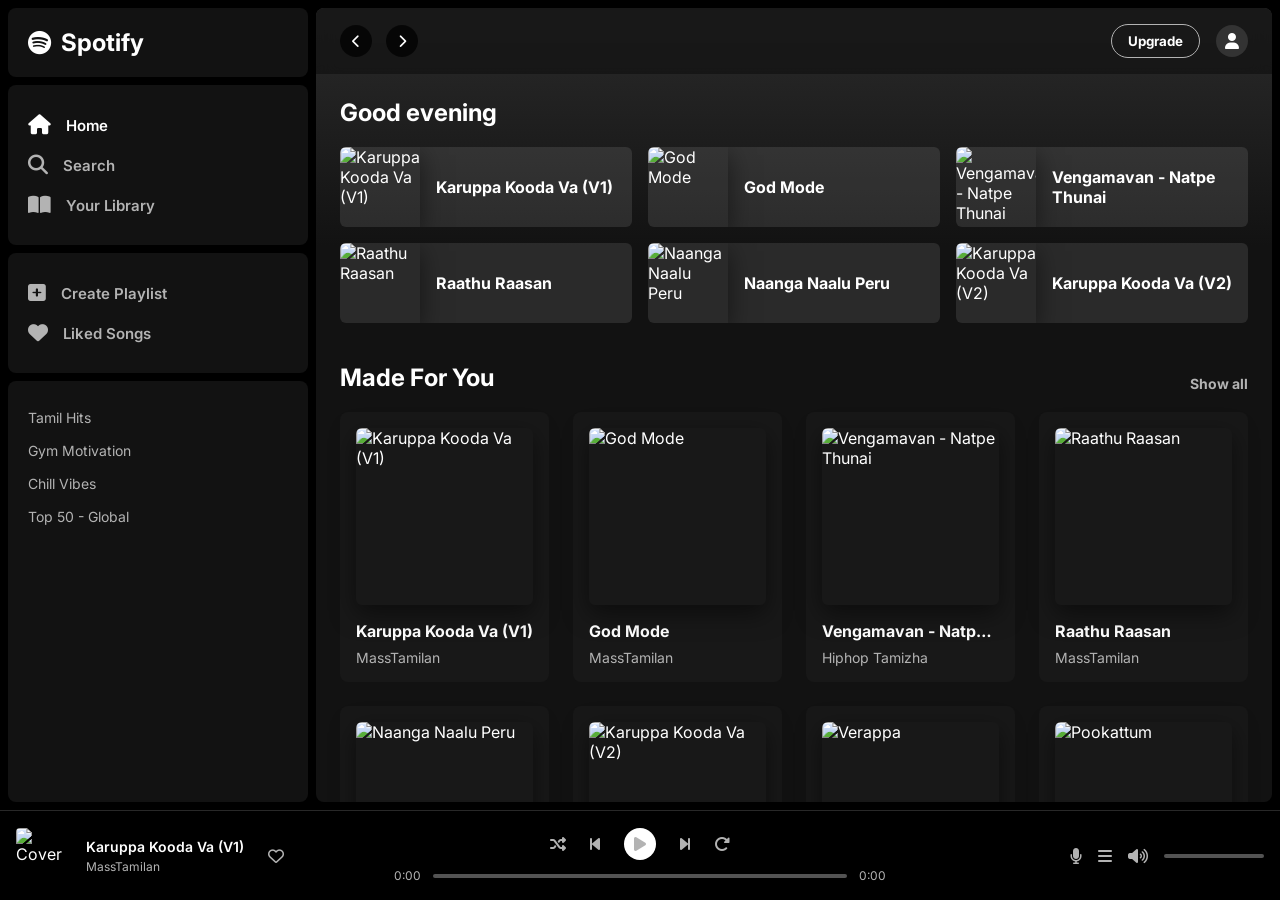
==== index.html @ 007f6a61 "final commit" ====
<!DOCTYPE html>
<html lang="en">
<head>
    <meta charset="UTF-8">
    <meta name="viewport" content="width=device-width, initial-scale=1.0">
    <title>Spotify - Web Player</title>
    <link rel="stylesheet" href="style.css">
    <link rel="stylesheet" href="https://cdnjs.cloudflare.com/ajax/libs/font-awesome/6.4.0/css/all.min.css">
    <link href="https://fonts.googleapis.com/css2?family=Inter:wght@300;400;600;700&display=swap" rel="stylesheet">
</head>
<body>

    <div class="container">
        <!-- Sidebar -->
        <aside class="sidebar">
            <div class="logo">
                <i class="fab fa-spotify"></i>
                <span>Spotify</span>
            </div>
            
            <nav class="nav-links">
                <ul>
                    <li class="active"><i class="fas fa-home"></i> <span>Home</span></li>
                    <li><i class="fas fa-search"></i> <span>Search</span></li>
                    <li><i class="fas fa-book-open"></i> <span>Your Library</span></li>
                </ul>
            </nav>

            <div class="library-actions">
                <ul>
                    <li><i class="fas fa-plus-square"></i> <span>Create Playlist</span></li>
                    <li><i class="fas fa-heart"></i> <span>Liked Songs</span></li>
                </ul>
            </div>

            <div class="playlists">
                <ul>
                    <li>Tamil Hits</li>
                    <li>Gym Motivation</li>
                    <li>Chill Vibes</li>
                    <li>Top 50 - Global</li>
                </ul>
            </div>
        </aside>

        <!-- Main Content -->
        <main class="main-content">
            <header class="topbar">
                <div class="nav-arrows">
                    <button><i class="fas fa-chevron-left"></i></button>
                    <button><i class="fas fa-chevron-right"></i></button>
                </div>
                <div class="user-profile">
                    <button class="upgrade-btn">Upgrade</button>
                    <div class="profile-icon">
                        <i class="fas fa-user"></i>
                    </div>
                </div>
            </header>

            <section class="content-section">
                <div class="section-header">
                    <h2>Good evening</h2>
                </div>

                <div class="greeting-grid" id="greeting-grid">
                    <!-- Populated by JS -->
                </div>

                <div class="section-header">
                    <h2>Made For You</h2>
                    <a href="#">Show all</a>
                </div>

                <div class="song-cards-container" id="song-cards">
                    <!-- Populated by JS -->
                </div>
            </section>
        </main>
    </div>

    <!-- Bottom Player -->
    <div class="bottom-player">
        <div class="song-info">
            <img src="https://images.unsplash.com/photo-1614613535308-eb5fbd3d2c17?auto=format&fit=crop&q=80&w=100&h=100" alt="Cover" id="current-cover">
            <div class="song-details">
                <h4 id="current-title">Select a song</h4>
                <p id="current-artist">Various Artists</p>
            </div>
            <i class="far fa-heart heart-icon"></i>
        </div>

        <div class="player-controls">
            <div class="control-buttons">
                <i class="fas fa-random"></i>
                <i class="fas fa-step-backward" id="prev-btn"></i>
                <button class="play-btn" id="play-pause-btn">
                    <i class="fas fa-play"></i>
                </button>
                <i class="fas fa-step-forward" id="next-btn"></i>
                <i class="fas fa-redo-alt"></i>
            </div>
            <div class="progress-container">
                <span id="current-time">0:00</span>
                <input type="range" id="progress-bar" value="0" min="0" max="100">
                <span id="total-time">0:00</span>
            </div>
        </div>

        <div class="extra-controls">
            <i class="fas fa-microphone"></i>
            <i class="fas fa-bars"></i>
            <i class="fas fa-volume-up" id="volume-icon"></i>
            <input type="range" id="volume-bar" value="100" min="0" max="100">
        </div>
    </div>

    <script src="script.js"></script>
</body>
</html>
---- style.css ----
:root {
    --bg-color: #000000;
    --sidebar-bg: #121212;
    --main-bg: #121212;
    --player-bg: #181818;
    --text-primary: #ffffff;
    --text-secondary: #b3b3b3;
    --accent-color: #1db954;
    --accent-hover: #1ed760;
    --card-bg: #181818;
    --card-hover: #282828;
    --gradient-top: #2b2b2b;
}

* {
    margin: 0;
    padding: 0;
    box-sizing: border-box;
    font-family: 'Inter', sans-serif;
}

body {
    background-color: var(--bg-color);
    color: var(--text-primary);
    overflow: hidden;
}

/* Scrollbar styling */
::-webkit-scrollbar {
    width: 8px;
}
::-webkit-scrollbar-thumb {
    background-color: rgba(255, 255, 255, 0.3);
    border-radius: 4px;
}
::-webkit-scrollbar-thumb:hover {
    background-color: rgba(255, 255, 255, 0.5);
}

.container {
    display: flex;
    height: calc(100vh - 90px);
    padding: 8px;
    gap: 8px;
}

/* Sidebar */
.sidebar {
    width: 300px;
    background-color: transparent;
    display: flex;
    flex-direction: column;
    gap: 8px;
}

.logo, .nav-links, .library-actions, .playlists {
    background-color: var(--sidebar-bg);
    border-radius: 8px;
    padding: 20px;
}

.logo {
    font-size: 24px;
    font-weight: 700;
    display: flex;
    align-items: center;
    gap: 10px;
    margin-bottom: 0;
}

.nav-links ul, .library-actions ul, .playlists ul {
    list-style: none;
}

.nav-links li, .library-actions li {
    padding: 10px 0;
    color: var(--text-secondary);
    font-weight: 600;
    cursor: pointer;
    transition: color 0.3s ease;
    display: flex;
    align-items: center;
    gap: 15px;
    font-size: 15px;
}

.nav-links li:hover, .library-actions li:hover {
    color: var(--text-primary);
}

.nav-links li.active {
    color: var(--text-primary);
}

.nav-links i, .library-actions i {
    font-size: 20px;
}

.library-actions {
    margin-top: 0;
}

.playlists {
    flex-grow: 1;
    overflow-y: auto;
}

.playlists li {
    padding: 8px 0;
    color: var(--text-secondary);
    font-size: 14px;
    cursor: pointer;
    transition: color 0.2s ease;
}

.playlists li:hover {
    color: var(--text-primary);
}

/* Main Content */
.main-content {
    flex-grow: 1;
    background: linear-gradient(to bottom, var(--gradient-top) 0%, var(--main-bg) 30%);
    border-radius: 8px;
    overflow-y: auto;
    position: relative;
}

.topbar {
    display: flex;
    justify-content: space-between;
    align-items: center;
    padding: 16px 24px;
    position: sticky;
    top: 0;
    background: rgba(18, 18, 18, 0.7);
    backdrop-filter: blur(10px);
    z-index: 100;
}

.nav-arrows button {
    background-color: rgba(0,0,0,0.7);
    border: none;
    color: white;
    width: 32px;
    height: 32px;
    border-radius: 50%;
    margin-right: 10px;
    cursor: pointer;
}

.user-profile {
    display: flex;
    align-items: center;
    gap: 16px;
}

.upgrade-btn {
    background-color: transparent;
    border: 1px solid var(--text-secondary);
    color: var(--text-primary);
    padding: 8px 16px;
    border-radius: 20px;
    font-weight: 700;
    cursor: pointer;
    transition: transform 0.1s, border-color 0.2s;
}

.upgrade-btn:hover {
    border-color: var(--text-primary);
    transform: scale(1.05);
}

.profile-icon {
    background-color: #333;
    width: 32px;
    height: 32px;
    border-radius: 50%;
    display: flex;
    justify-content: center;
    align-items: center;
    cursor: pointer;
}

.content-section {
    padding: 24px;
}

.section-header {
    display: flex;
    justify-content: space-between;
    align-items: flex-end;
    margin-bottom: 20px;
}

.section-header h2 {
    font-size: 24px;
    font-weight: 700;
}

.section-header a {
    color: var(--text-secondary);
    text-decoration: none;
    font-size: 14px;
    font-weight: 700;
}

.section-header a:hover {
    text-decoration: underline;
}

/* Greeting Grid */
.greeting-grid {
    display: grid;
    grid-template-columns: repeat(auto-fill, minmax(280px, 1fr));
    gap: 16px;
    margin-bottom: 40px;
}

.greeting-card {
    background-color: rgba(255, 255, 255, 0.1);
    border-radius: 6px;
    display: flex;
    align-items: center;
    gap: 16px;
    cursor: pointer;
    transition: background-color 0.3s ease;
    overflow: hidden;
    position: relative;
}

.greeting-card:hover {
    background-color: rgba(255, 255, 255, 0.2);
}

.greeting-card img {
    width: 80px;
    height: 80px;
    object-fit: cover;
    box-shadow: 0 8px 24px rgba(0,0,0,0.5);
}

.greeting-card h4 {
    font-size: 16px;
    font-weight: 700;
}

.greeting-play-btn {
    position: absolute;
    right: 16px;
    background-color: var(--accent-color);
    color: black;
    width: 48px;
    height: 48px;
    border-radius: 50%;
    display: flex;
    justify-content: center;
    align-items: center;
    opacity: 0;
    box-shadow: 0 8px 8px rgba(0,0,0,0.3);
    transition: all 0.3s ease;
}

.greeting-card:hover .greeting-play-btn {
    opacity: 1;
    transform: translateY(0);
}

/* Song Cards */
.song-cards-container {
    display: grid;
    grid-template-columns: repeat(auto-fill, minmax(180px, 1fr));
    gap: 24px;
}

.song-card {
    background-color: var(--card-bg);
    padding: 16px;
    border-radius: 8px;
    cursor: pointer;
    transition: background-color 0.3s ease;
    position: relative;
}

.song-card:hover {
    background-color: var(--card-hover);
}

.card-img-container {
    position: relative;
    width: 100%;
    padding-bottom: 100%;
    margin-bottom: 16px;
    border-radius: 6px;
    overflow: hidden;
    box-shadow: 0 8px 24px rgba(0,0,0,0.5);
}

.card-img-container img {
    position: absolute;
    top: 0;
    left: 0;
    width: 100%;
    height: 100%;
    object-fit: cover;
}

.song-card h4 {
    font-size: 16px;
    margin-bottom: 8px;
    white-space: nowrap;
    overflow: hidden;
    text-overflow: ellipsis;
}

.song-card p {
    color: var(--text-secondary);
    font-size: 14px;
    white-space: nowrap;
    overflow: hidden;
    text-overflow: ellipsis;
}

.card-play-btn {
    position: absolute;
    bottom: 8px;
    right: 8px;
    background-color: var(--accent-color);
    color: black;
    width: 48px;
    height: 48px;
    border-radius: 50%;
    display: flex;
    justify-content: center;
    align-items: center;
    opacity: 0;
    transform: translateY(8px);
    transition: all 0.3s ease;
    box-shadow: 0 8px 8px rgba(0,0,0,0.3);
    border: none;
    cursor: pointer;
}

.card-play-btn:hover {
    transform: scale(1.05) translateY(0);
    background-color: var(--accent-hover);
}

.song-card:hover .card-play-btn {
    opacity: 1;
    transform: translateY(0);
}

/* Bottom Player */
.bottom-player {
    height: 90px;
    background-color: var(--bg-color);
    border-top: 1px solid #282828;
    display: flex;
    justify-content: space-between;
    align-items: center;
    padding: 0 16px;
    position: fixed;
    bottom: 0;
    width: 100%;
    z-index: 1000;
}

.song-info {
    display: flex;
    align-items: center;
    width: 30%;
    gap: 14px;
}

.song-info img {
    width: 56px;
    height: 56px;
    border-radius: 4px;
    object-fit: cover;
}

.song-details {
    display: flex;
    flex-direction: column;
    justify-content: center;
}

.song-details h4 {
    font-size: 14px;
    font-weight: 600;
    margin-bottom: 4px;
}

.song-details p {
    font-size: 12px;
    color: var(--text-secondary);
}

.heart-icon {
    color: var(--text-secondary);
    cursor: pointer;
    margin-left: 10px;
}

.heart-icon:hover {
    color: var(--text-primary);
}

/* Player Controls */
.player-controls {
    width: 40%;
    max-width: 722px;
    display: flex;
    flex-direction: column;
    align-items: center;
}

.control-buttons {
    display: flex;
    align-items: center;
    gap: 24px;
    margin-bottom: 8px;
}

.control-buttons i {
    color: var(--text-secondary);
    font-size: 16px;
    cursor: pointer;
    transition: color 0.2s;
}

.control-buttons i:hover {
    color: var(--text-primary);
}

.play-btn {
    background-color: white;
    color: black;
    width: 32px;
    height: 32px;
    border-radius: 50%;
    display: flex;
    justify-content: center;
    align-items: center;
    border: none;
    cursor: pointer;
    transition: transform 0.1s;
}

.play-btn:hover {
    transform: scale(1.1);
}

.progress-container {
    display: flex;
    align-items: center;
    width: 100%;
    gap: 8px;
}

.progress-container span {
    font-size: 12px;
    color: var(--text-secondary);
    min-width: 35px;
    text-align: center;
}

/* Range Sliders */
input[type="range"] {
    -webkit-appearance: none;
    width: 100%;
    height: 4px;
    background: #535353;
    border-radius: 2px;
    cursor: pointer;
}

input[type="range"]::-webkit-slider-thumb {
    -webkit-appearance: none;
    width: 12px;
    height: 12px;
    background: var(--text-primary);
    border-radius: 50%;
    opacity: 0;
    transition: opacity 0.2s;
}

input[type="range"]:hover::-webkit-slider-thumb {
    opacity: 1;
}

input[type="range"]:hover {
    background: var(--accent-color);
}

/* Extra Controls */
.extra-controls {
    display: flex;
    align-items: center;
    width: 30%;
    justify-content: flex-end;
    gap: 16px;
}

.extra-controls i {
    color: var(--text-secondary);
    font-size: 16px;
    cursor: pointer;
}

.extra-controls i:hover {
    color: var(--text-primary);
}

.extra-controls input[type="range"] {
    width: 100px;
}

/* Responsive adjustments */
@media (max-width: 768px) {
    .sidebar {
        display: none;
    }
    .extra-controls {
        display: none;
    }
    .song-info {
        width: auto;
    }
    .player-controls {
        width: 60%;
    }
}
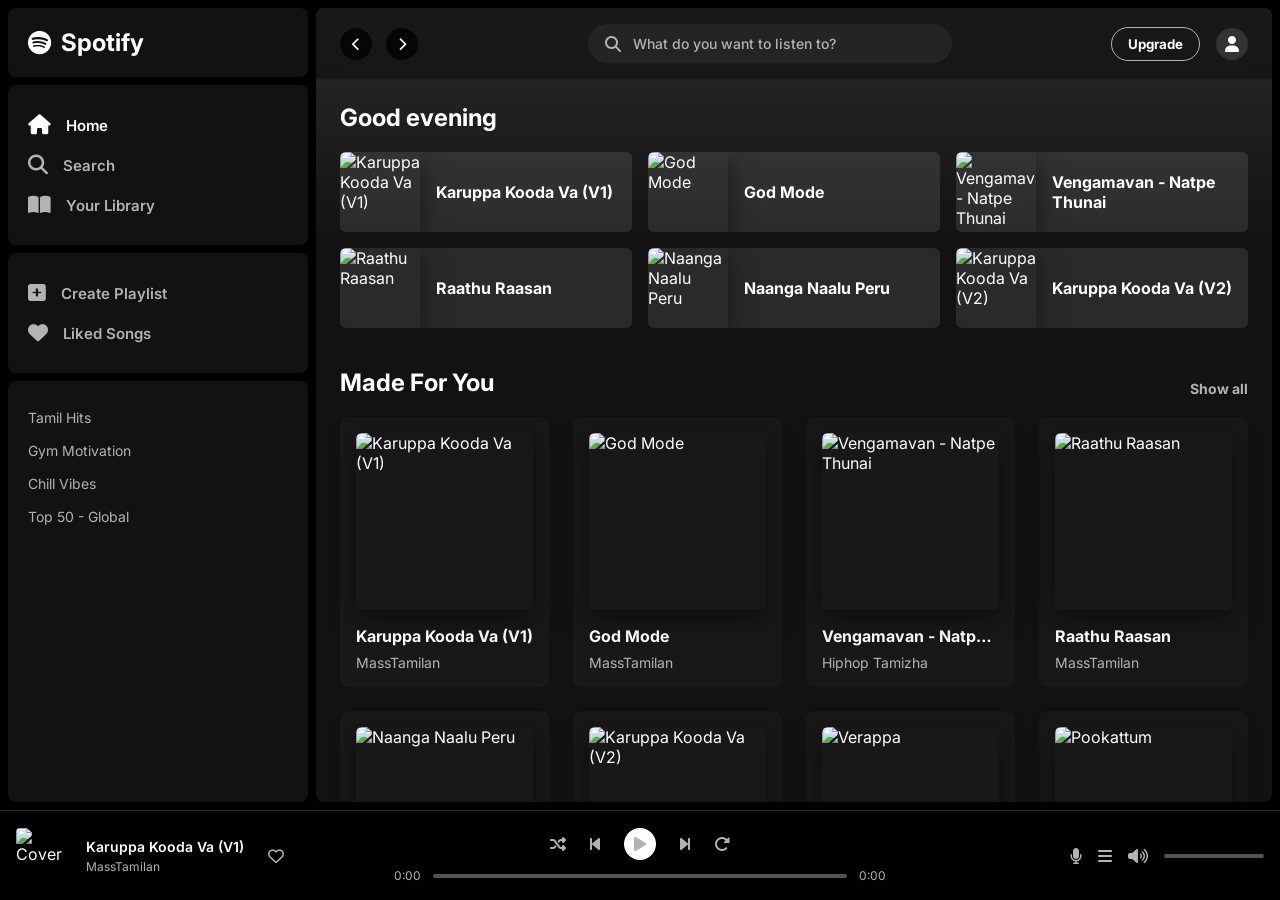
==== commit 6de94279: "finial commit" ====
--- a/index.html
+++ b/index.html
@@ -50,11 +50,15 @@
                     <button><i class="fas fa-chevron-left"></i></button>
                     <button><i class="fas fa-chevron-right"></i></button>
                 </div>
+                <div class="search-container">
+                    <i class="fas fa-search search-icon"></i>
+                    <input type="text" id="search-input" placeholder="What do you want to listen to?">
+                </div>
                 <div class="user-profile">
                     <button class="upgrade-btn">Upgrade</button>
-                    <div class="profile-icon">
+                    <a href="login.html" class="profile-icon" style="text-decoration: none; color: inherit;">
                         <i class="fas fa-user"></i>
-                    </div>
+                    </a>
                 </div>
             </header>
 
--- a/style.css
+++ b/style.css
@@ -147,6 +147,48 @@
     border-radius: 50%;
     margin-right: 10px;
     cursor: pointer;
+}
+
+.search-container {
+    display: flex;
+    align-items: center;
+    background-color: #242424;
+    border-radius: 500px;
+    padding: 10px 16px;
+    width: 364px;
+    margin: 0 16px;
+    border: 1px solid transparent;
+    transition: background-color 0.3s ease, border 0.3s ease;
+}
+
+.search-container:hover {
+    background-color: #2a2a2a;
+    border: 1px solid #333;
+}
+
+.search-container:focus-within {
+    background-color: #2a2a2a;
+    border: 1px solid white;
+}
+
+.search-icon {
+    color: var(--text-secondary);
+    font-size: 16px;
+    margin-right: 12px;
+}
+
+.search-container input {
+    background: transparent;
+    border: none;
+    color: var(--text-primary);
+    font-size: 14px;
+    width: 100%;
+    outline: none;
+}
+
+.search-container input::placeholder {
+    color: var(--text-secondary);
+    font-weight: 500;
 }
 
 .user-profile {
@@ -532,3 +574,209 @@
         width: 60%;
     }
 }
+
+/* Login Page Styles */
+.login-body {
+    background: linear-gradient(rgba(255, 255, 255, 0.1) 0%, rgb(0, 0, 0) 100%);
+    background-color: var(--bg-color);
+    display: flex;
+    justify-content: center;
+    align-items: center;
+    height: 100vh;
+    overflow: hidden;
+}
+
+.login-container {
+    background-color: var(--sidebar-bg);
+    border-radius: 8px;
+    width: 100%;
+    max-width: 734px;
+    padding: 32px;
+    box-shadow: 0 8px 24px rgba(0,0,0,0.5);
+    display: flex;
+    flex-direction: column;
+    align-items: center;
+}
+
+.login-header {
+    display: flex;
+    align-items: center;
+    gap: 10px;
+    font-size: 32px;
+    font-weight: 700;
+    margin-bottom: 32px;
+}
+
+.login-header i {
+    font-size: 40px;
+}
+
+.login-title {
+    font-size: 48px;
+    font-weight: 700;
+    margin-bottom: 40px;
+    letter-spacing: -1px;
+    text-align: center;
+}
+
+.login-form {
+    width: 100%;
+    max-width: 324px;
+    display: flex;
+    flex-direction: column;
+}
+
+.form-group {
+    display: flex;
+    flex-direction: column;
+    margin-bottom: 16px;
+}
+
+.form-group label {
+    font-size: 14px;
+    font-weight: 700;
+    margin-bottom: 8px;
+}
+
+.form-group input {
+    background-color: var(--bg-color);
+    border: 1px solid #727272;
+    border-radius: 4px;
+    color: var(--text-primary);
+    padding: 14px;
+    font-size: 16px;
+    transition: border-color 0.2s, box-shadow 0.2s;
+}
+
+.form-group input:hover {
+    border-color: #ffffff;
+}
+
+.form-group input:focus {
+    outline: none;
+    border-color: #ffffff;
+    box-shadow: 0 0 0 2px #ffffff;
+}
+
+.form-remember {
+    display: flex;
+    align-items: center;
+    gap: 12px;
+    margin-bottom: 32px;
+    margin-top: 16px;
+}
+
+.toggle-switch {
+    position: relative;
+    display: inline-block;
+    width: 32px;
+    height: 16px;
+}
+
+.toggle-switch input {
+    opacity: 0;
+    width: 0;
+    height: 0;
+}
+
+.slider {
+    position: absolute;
+    cursor: pointer;
+    top: 0;
+    left: 0;
+    right: 0;
+    bottom: 0;
+    background-color: #727272;
+    transition: .4s;
+    border-radius: 16px;
+}
+
+.slider:before {
+    position: absolute;
+    content: "";
+    height: 12px;
+    width: 12px;
+    left: 2px;
+    bottom: 2px;
+    background-color: white;
+    transition: .4s;
+    border-radius: 50%;
+}
+
+input:checked + .slider {
+    background-color: var(--accent-color);
+}
+
+input:checked + .slider:before {
+    transform: translateX(16px);
+}
+
+.remember-text {
+    font-size: 14px;
+    color: var(--text-primary);
+}
+
+.login-submit-btn {
+    background-color: var(--accent-color);
+    color: #000000;
+    border: none;
+    border-radius: 500px;
+    padding: 14px 32px;
+    font-size: 16px;
+    font-weight: 700;
+    cursor: pointer;
+    transition: background-color 0.2s, transform 0.1s;
+    margin-bottom: 32px;
+}
+
+.login-submit-btn:hover {
+    background-color: var(--accent-hover);
+    transform: scale(1.04);
+}
+
+.login-links {
+    text-align: center;
+    margin-bottom: 32px;
+}
+
+.login-links a {
+    color: var(--text-primary);
+    text-decoration: underline;
+    font-size: 16px;
+    font-weight: 600;
+}
+
+.login-links a:hover {
+    color: var(--accent-color);
+}
+
+.login-divider {
+    border: none;
+    border-top: 1px solid #292929;
+    width: 100%;
+    margin-bottom: 32px;
+}
+
+.login-signup {
+    text-align: center;
+    display: flex;
+    flex-direction: column;
+    gap: 16px;
+    font-size: 16px;
+}
+
+.login-signup span {
+    color: var(--text-secondary);
+    font-weight: 600;
+}
+
+.login-signup a {
+    color: var(--text-primary);
+    text-decoration: none;
+    font-weight: 700;
+}
+
+.login-signup a:hover {
+    text-decoration: underline;
+    color: var(--accent-color);
+}
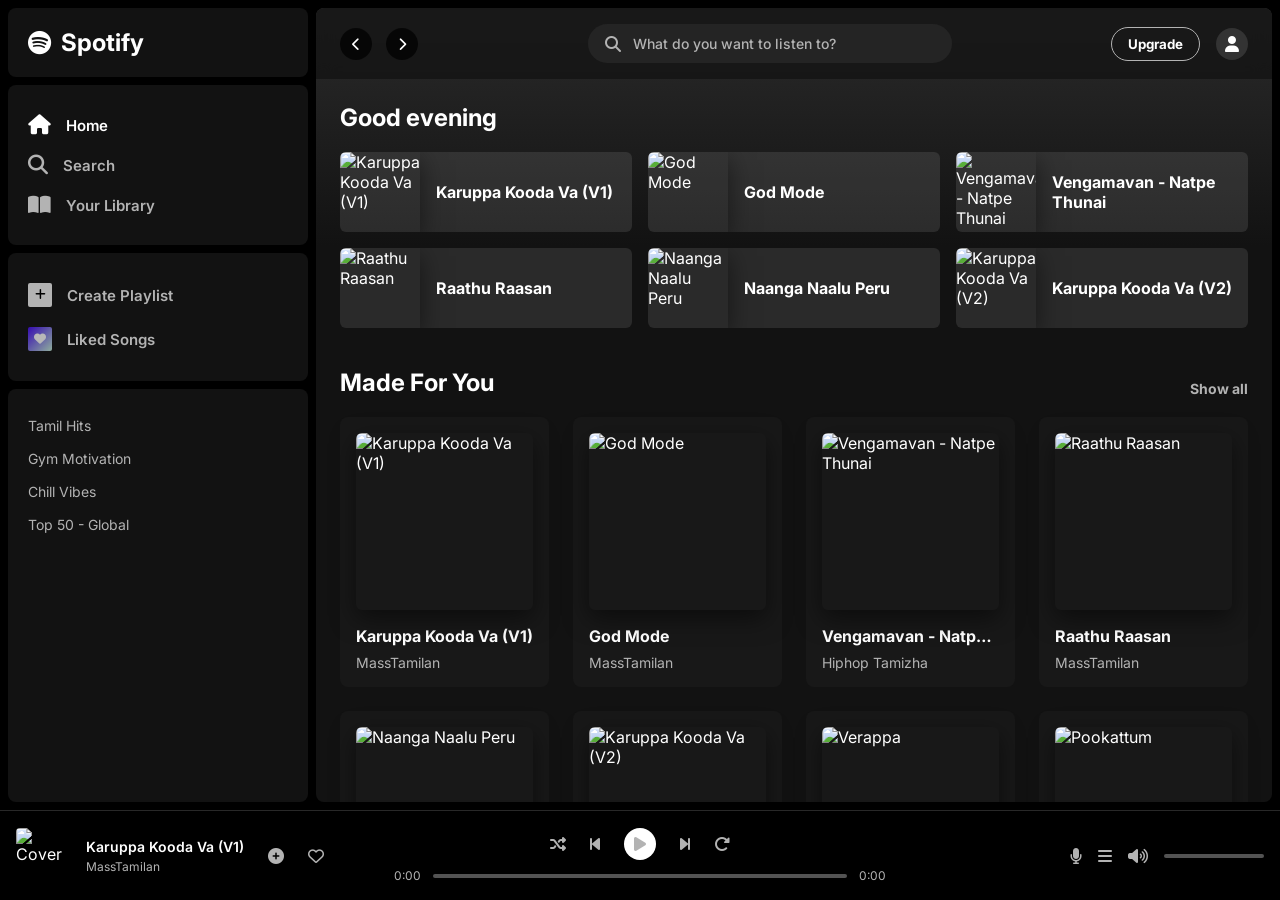
==== commit ca702326: "Add files via upload" ====
--- a/index.html
+++ b/index.html
@@ -28,8 +28,18 @@
 
             <div class="library-actions">
                 <ul>
-                    <li><i class="fas fa-plus-square"></i> <span>Create Playlist</span></li>
-                    <li><i class="fas fa-heart"></i> <span>Liked Songs</span></li>
+                    <li>
+                        <div class="action-icon create-playlist-icon">
+                            <i class="fas fa-plus"></i>
+                        </div>
+                        <span>Create Playlist</span>
+                    </li>
+                    <li>
+                        <div class="action-icon liked-songs-icon">
+                            <i class="fas fa-heart"></i>
+                        </div>
+                        <span>Liked Songs</span>
+                    </li>
                 </ul>
             </div>
 
@@ -91,7 +101,8 @@
                 <h4 id="current-title">Select a song</h4>
                 <p id="current-artist">Various Artists</p>
             </div>
-            <i class="far fa-heart heart-icon"></i>
+            <i class="fas fa-plus-circle playlist-add-icon" id="add-playlist-btn" title="Add to Playlist"></i>
+            <i class="far fa-heart heart-icon" id="like-btn" title="Save to your Liked Songs"></i>
         </div>
 
         <div class="player-controls">
--- a/style.css
+++ b/style.css
@@ -92,12 +92,46 @@
     color: var(--text-primary);
 }
 
-.nav-links i, .library-actions i {
+.nav-links i {
     font-size: 20px;
 }
 
 .library-actions {
     margin-top: 0;
+}
+
+.action-icon {
+    display: flex;
+    justify-content: center;
+    align-items: center;
+    width: 24px;
+    height: 24px;
+    border-radius: 2px;
+}
+
+.action-icon i {
+    font-size: 12px;
+}
+
+.create-playlist-icon {
+    background-color: var(--text-secondary);
+    color: var(--bg-color);
+    transition: background-color 0.3s ease, color 0.3s ease;
+}
+
+.library-actions li:hover .create-playlist-icon {
+    background-color: var(--text-primary);
+}
+
+.liked-songs-icon {
+    background: linear-gradient(135deg, #450af5, #c4efd9);
+    color: var(--text-primary);
+    opacity: 0.7;
+    transition: opacity 0.3s ease;
+}
+
+.library-actions li:hover .liked-songs-icon {
+    opacity: 1;
 }
 
 .playlists {
@@ -439,14 +473,25 @@
     color: var(--text-secondary);
 }
 
-.heart-icon {
+.heart-icon, .playlist-add-icon {
     color: var(--text-secondary);
     cursor: pointer;
     margin-left: 10px;
-}
-
-.heart-icon:hover {
-    color: var(--text-primary);
+    font-size: 16px;
+    transition: color 0.2s, transform 0.1s;
+}
+
+.heart-icon:hover, .playlist-add-icon:hover {
+    color: var(--text-primary);
+    transform: scale(1.1);
+}
+
+.heart-icon.active {
+    color: var(--accent-color);
+}
+
+.playlist-add-icon.active {
+    color: var(--accent-color);
 }
 
 /* Player Controls */
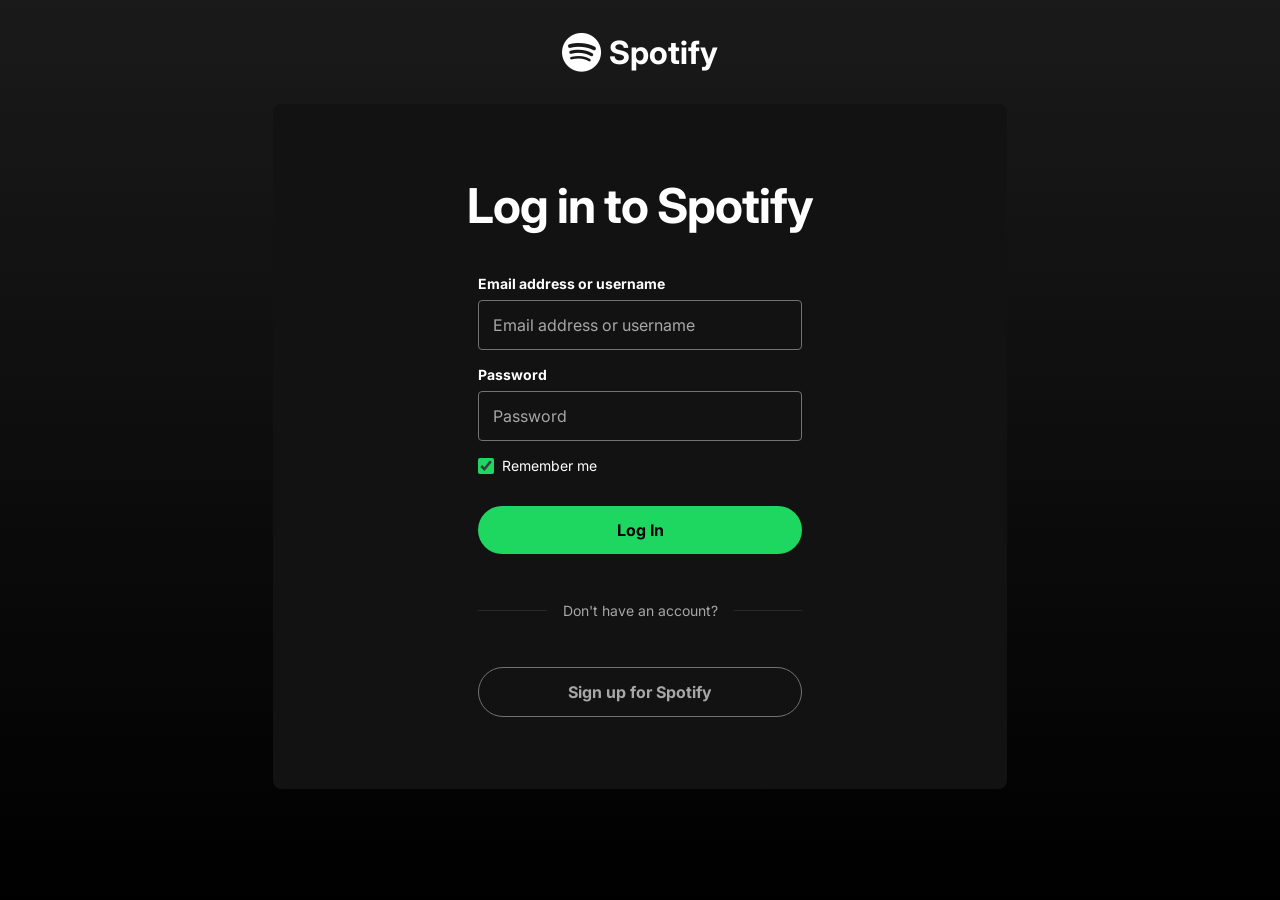
==== commit 496afecd: "Add files via upload" ====
--- a/index.html
+++ b/index.html
@@ -66,9 +66,9 @@
                 </div>
                 <div class="user-profile">
                     <button class="upgrade-btn">Upgrade</button>
-                    <a href="login.html" class="profile-icon" style="text-decoration: none; color: inherit;">
+                    <div class="profile-icon" id="logout-btn" title="Log out">
                         <i class="fas fa-user"></i>
-                    </a>
+                    </div>
                 </div>
             </header>
 
